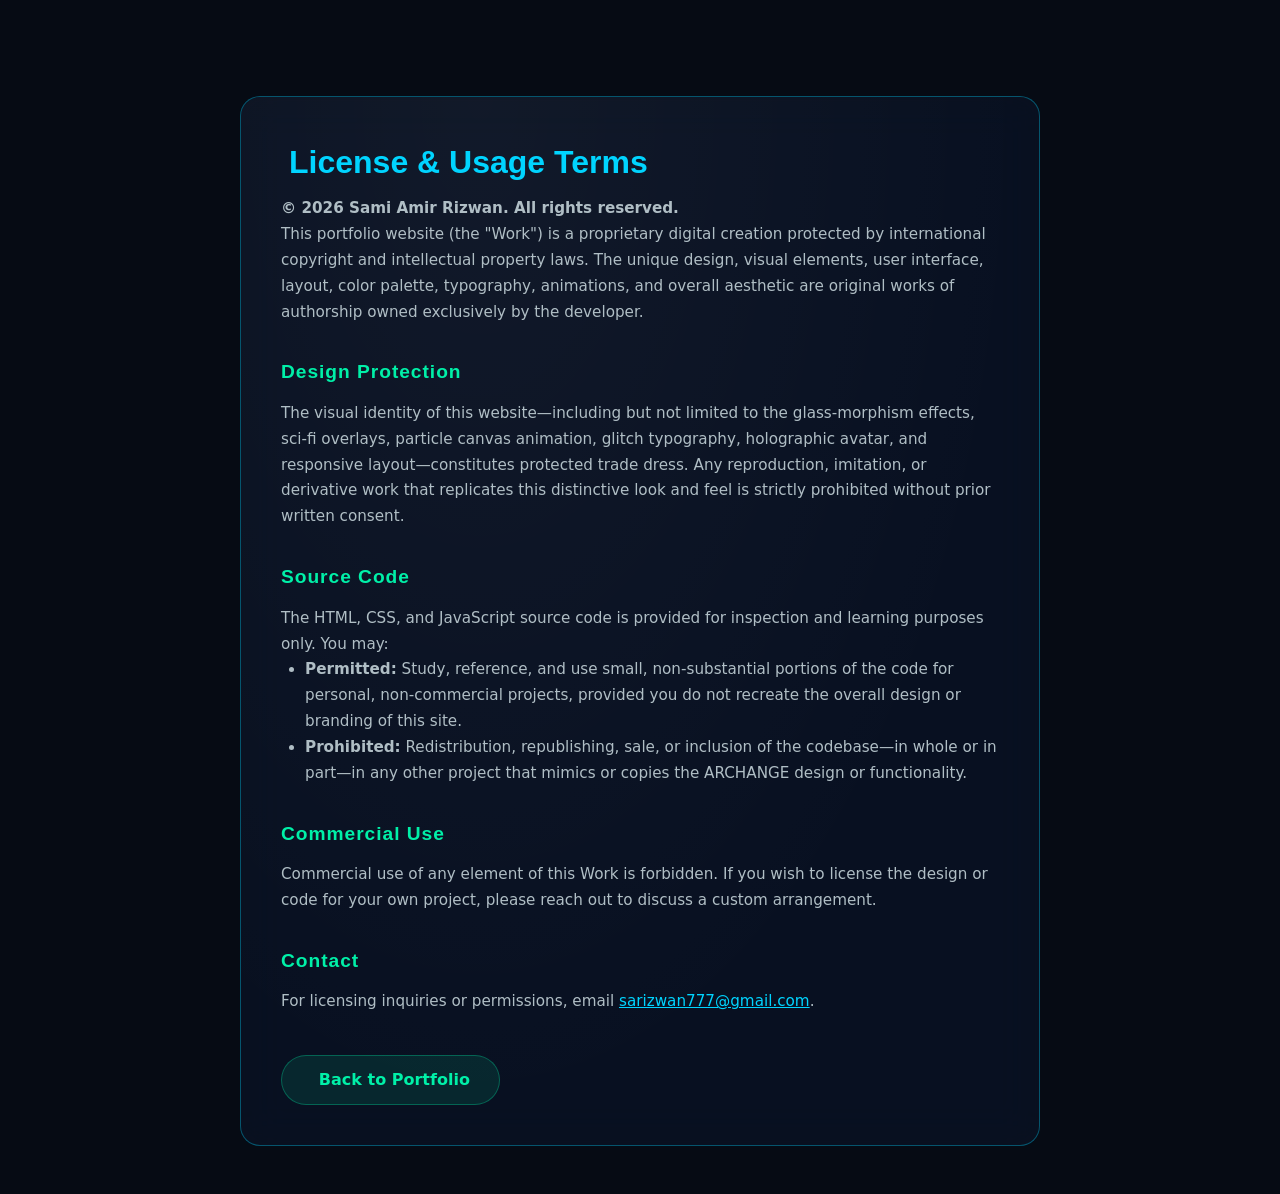
==== license.html @ 2526efa5 "Archange portfolio website update 12-May-2026" ====
<!DOCTYPE html>
<html lang="en" data-theme="dark">
<head>
    <meta charset="UTF-8">
    <meta name="viewport" content="width=device-width, initial-scale=1.0">
    <title>License & Usage | ARCHANGE Portfolio</title>
    <link rel="stylesheet" href="css/style.css">
    <style>
        .legal-container {
            max-width: 800px;
            margin: 6rem auto 3rem;
            padding: 2.5rem;
        }
        .legal-container h2 {
            font-family: var(--font-display);
            color: var(--accent-cyan);
            font-size: 2rem;
            margin-bottom: 0.5rem;
        }
        .legal-container h3 {
            color: var(--accent-teal);
            font-family: var(--font-display);
            font-size: 1.2rem;
            margin-top: 2rem;
            margin-bottom: 0.8rem;
            letter-spacing: 0.05em;
        }
        .legal-container p, .legal-container li {
            color: var(--text-secondary);
            line-height: 1.7;
            font-size: 0.95rem;
        }
        .legal-container ul {
            padding-left: 1.5rem;
            margin-bottom: 1.5rem;
        }
        .back-btn {
            display: inline-flex;
            align-items: center;
            gap: 0.5rem;
            margin-top: 2.5rem;
            padding: 0.7rem 1.8rem;
            border-radius: 50px;
            background: rgba(0, 240, 168, 0.1);
            border: 1px solid rgba(0, 240, 168, 0.3);
            color: var(--accent-teal);
            text-decoration: none;
            font-weight: 600;
            transition: all var(--transition-smooth);
        }
        .back-btn:hover {
            background: rgba(0, 240, 168, 0.2);
            box-shadow: var(--glow-teal);
            transform: translateY(-2px);
            border-color: var(--accent-teal);
        }
    </style>
</head>
<body>
    <div class="glass-card glow-cyan legal-container">
        <h2><i class="fas fa-lock" style="margin-right:0.5rem;"></i> License & Usage Terms</h2>

        <p><strong>© 2026 Sami Amir Rizwan. All rights reserved.</strong></p>
        <p>
            This portfolio website (the "Work") is a proprietary digital creation protected by international
            copyright and intellectual property laws. The unique design, visual elements, user interface,
            layout, color palette, typography, animations, and overall aesthetic are original works of
            authorship owned exclusively by the developer.
        </p>

        <h3>Design Protection</h3>
        <p>
            The visual identity of this website—including but not limited to the glass‑morphism effects,
            sci‑fi overlays, particle canvas animation, glitch typography, holographic avatar, and
            responsive layout—constitutes protected trade dress. Any reproduction, imitation, or
            derivative work that replicates this distinctive look and feel is strictly prohibited without
            prior written consent.
        </p>

        <h3>Source Code</h3>
        <p>
            The HTML, CSS, and JavaScript source code is provided for inspection and learning purposes
            only. You may:
        </p>
        <ul>
            <li><strong>Permitted:</strong> Study, reference, and use small, non‑substantial portions of the code for personal, non‑commercial projects, provided you do not recreate the overall design or branding of this site.</li>
            <li><strong>Prohibited:</strong> Redistribution, republishing, sale, or inclusion of the codebase—in whole or in part—in any other project that mimics or copies the ARCHANGE design or functionality.</li>
        </ul>

        <h3>Commercial Use</h3>
        <p>
            Commercial use of any element of this Work is forbidden. If you wish to license the design
            or code for your own project, please reach out to discuss a custom arrangement.
        </p>

        <h3>Contact</h3>
        <p>
            For licensing inquiries or permissions, email
            <a href="mailto:sarizwan777@gmail.com" style="color:var(--accent-cyan);">sarizwan777@gmail.com</a>.
        </p>

        <a href="index.html" class="back-btn"><i class="fas fa-arrow-left"></i> Back to Portfolio</a>
    </div>
</body>
</html>
---- css/style.css ----
:root {
    --bg-deep: #060b14;
    --bg-space: #0a0e1a;
    --bg-card: rgba(14, 22, 40, 0.55);
    --glass-bg: rgba(12, 20, 38, 0.5);
    --glass-border: rgba(0, 200, 240, 0.25);
    --glass-border-strong: rgba(0, 220, 255, 0.5);
    --glass-highlight: rgba(255, 255, 255, 0.04);
    --accent-cyan: #00d4ff;
    --accent-teal: #00f0a8;
    --accent-gold: #ffb740;
    --accent-purple: #8b5cf6;
    --accent-rose: #f43f5e;
    --text-primary: #e2e8f0;
    --text-secondary: #b0bec5;
    --text-muted: #78909c;
    --glow-cyan: 0 0 30px rgba(0, 212, 255, 0.4), 0 0 60px rgba(0, 212, 255, 0.15);
    --glow-teal: 0 0 25px rgba(0, 240, 168, 0.35), 0 0 50px rgba(0, 240, 168, 0.12);
    --font-mono: 'JetBrains Mono', 'Fira Code', 'Courier New', monospace;
    --font-sans: 'Inter', 'Segoe UI', system-ui, -apple-system, sans-serif;
    --font-display: 'Orbitron', 'Rajdhani', 'Segoe UI', sans-serif;
    --transition-fast: 0.2s cubic-bezier(0.4, 0, 0.2, 1);
    --transition-smooth: 0.4s cubic-bezier(0.4, 0, 0.2, 1);
    --transition-glitch: 0.15s cubic-bezier(0.25, 0.46, 0.45, 0.94);
    --z-canvas: 0;
    --z-overlay: 1;
    --z-content: 10;
    --z-nav: 100;
    --z-modal: 200;
    --z-loader: 999;
}

*,
*::before,
*::after {
    margin: 0;
    padding: 0;
    box-sizing: border-box;
}

html {
    scroll-behavior: smooth;
    font-size: 16px;
    -webkit-font-smoothing: antialiased;
    -moz-osx-font-smoothing: grayscale;
}

body {
    background: var(--bg-deep);
    color: var(--text-primary);
    font-family: var(--font-sans);
    overflow-x: hidden;
    line-height: 1.6;
    cursor: default;
    min-height: 100vh;
    position: relative;
}

#particle-canvas {
    position: fixed;
    top: 0;
    left: 0;
    width: 100vw;
    height: 100vh;
    z-index: var(--z-canvas);
    pointer-events: none;
}

.scanlines-overlay {
    position: fixed;
    top: 0;
    left: 0;
    width: 100vw;
    height: 100vh;
    z-index: var(--z-overlay);
    pointer-events: none;
    background: repeating-linear-gradient(0deg, transparent, transparent 2px, rgba(0, 0, 0, 0.03) 2px, rgba(0, 0, 0, 0.03) 4px);
    opacity: 0.5;
}
.scanlines-overlay::after {
    content: '';
    position: absolute;
    top: 0;
    left: 0;
    width: 100%;
    height: 100%;
    background: radial-gradient(ellipse at center, transparent 55%, rgba(6, 11, 20, 0.65) 100%);
    pointer-events: none;
}

.grid-overlay {
    position: fixed;
    top: 0;
    left: 0;
    width: 100vw;
    height: 100vh;
    z-index: var(--z-overlay);
    pointer-events: none;
    opacity: 0.06;
    background-image:
        linear-gradient(rgba(0, 200, 240, 0.5) 1px, transparent 1px),
        linear-gradient(90deg, rgba(0, 200, 240, 0.5) 1px, transparent 1px);
    background-size: 50px 50px;
    animation: gridDrift 20s linear infinite;
}
@keyframes gridDrift {
    0% { background-position: 0 0; }
    100% { background-position: 50px 50px; }
}

.main-content {
    position: relative;
    z-index: var(--z-content);
    max-width: 1200px;
    margin: 0 auto;
    padding: 0 1.5rem;
}

/* Navigation */
.nav-bar {
    position: fixed;
    top: 1rem;
    left: 50%;
    transform: translateX(-50%);
    z-index: var(--z-nav);
    background: var(--glass-bg);
    backdrop-filter: blur(24px) saturate(180%);
    -webkit-backdrop-filter: blur(24px) saturate(180%);
    border: 1px solid var(--glass-border);
    border-radius: 50px;
    padding: 0.6rem 1.8rem;
    display: flex;
    align-items: center;
    gap: 1.8rem;
    transition: all var(--transition-smooth);
    box-shadow: 0 8px 32px rgba(0, 0, 0, 0.4), var(--glow-cyan);
}
.nav-bar:hover {
    border-color: var(--glass-border-strong);
    box-shadow: 0 12px 40px rgba(0, 0, 0, 0.5), 0 0 40px rgba(0, 212, 255, 0.3);
}
.nav-logo {
    font-family: var(--font-display);
    font-weight: 700;
    font-size: 1.1rem;
    letter-spacing: 0.15em;
    color: var(--accent-cyan);
    text-transform: uppercase;
    white-space: nowrap;
    text-shadow: 0 0 15px rgba(0, 212, 255, 0.6);
    display: flex;
    align-items: center;
    gap: 0.5rem;
}
.nav-logo svg {
    stroke: currentColor;
    flex-shrink: 0;
}
.nav-links {
    display: flex;
    gap: 1.4rem;
    list-style: none;
    align-items: center;
}
.nav-links a {
    color: var(--text-secondary);
    text-decoration: none;
    font-size: 0.85rem;
    font-weight: 500;
    letter-spacing: 0.04em;
    transition: color var(--transition-fast);
    position: relative;
    white-space: nowrap;
}
.nav-links a::after {
    content: '';
    position: absolute;
    bottom: -4px;
    left: 0;
    width: 0;
    height: 1.5px;
    background: var(--accent-cyan);
    transition: width var(--transition-smooth);
    box-shadow: 0 0 10px var(--accent-cyan);
}
.nav-links a:hover {
    color: #fff;
}
.nav-links a:hover::after {
    width: 100%;
}
.nav-cta {
    background: rgba(0, 212, 255, 0.12);
    border: 1px solid rgba(0, 212, 255, 0.4);
    padding: 0.45rem 1.2rem;
    border-radius: 50px;
    color: var(--accent-cyan) !important;
    font-weight: 600 !important;
    transition: all var(--transition-smooth) !important;
}
.nav-cta:hover {
    background: rgba(0, 212, 255, 0.22) !important;
    box-shadow: var(--glow-cyan);
    color: #fff !important;
}
.nav-cta::after {
    display: none !important;
}
.mobile-menu-btn {
    display: none;
    background: none;
    border: none;
    cursor: pointer;
    padding: 0.3rem;
    flex-direction: column;
    gap: 5px;
    z-index: 10;
}
.mobile-menu-btn span {
    display: block;
    width: 24px;
    height: 2px;
    background: var(--accent-cyan);
    border-radius: 2px;
    transition: all var(--transition-smooth);
}
.mobile-menu-btn.active span:nth-child(1) { transform: rotate(45deg) translate(5px, 5px); }
.mobile-menu-btn.active span:nth-child(2) { opacity: 0; }
.mobile-menu-btn.active span:nth-child(3) { transform: rotate(-45deg) translate(5px, -5px); }

/* Hero */
.hero-section {
    min-height: 100vh;
    display: flex;
    flex-direction: column;
    justify-content: center;
    align-items: center;
    text-align: center;
    padding: 6rem 1rem 3rem;
    position: relative;
}
.hero-badge {
    display: inline-flex;
    align-items: center;
    padding: 0.4rem 1.2rem;
    border: 1px solid rgba(0, 240, 168, 0.35);
    border-radius: 50px;
    font-family: var(--font-mono);
    font-size: 0.75rem;
    letter-spacing: 0.2em;
    color: var(--accent-teal);
    background: rgba(0, 240, 168, 0.06);
    margin-bottom: 1.5rem;
    animation: pulseBadge 3s ease-in-out infinite;
    text-transform: uppercase;
}
@keyframes pulseBadge {
    0%, 100% { box-shadow: 0 0 8px rgba(0, 240, 168, 0.2); }
    50% { box-shadow: 0 0 25px rgba(0, 240, 168, 0.45); }
}
.hero-title {
    font-family: var(--font-display);
    font-size: clamp(2.8rem, 7vw, 6rem);
    font-weight: 800;
    letter-spacing: 0.04em;
    line-height: 1.05;
    margin-bottom: 0.8rem;
    position: relative;
}
.hero-title .glitch-text {
    display: inline-block;
    position: relative;
    color: #fff;
    text-shadow: 0 0 40px rgba(0, 212, 255, 0.7), 0 0 80px rgba(0, 212, 255, 0.3);
}
.hero-title .glitch-text::before,
.hero-title .glitch-text::after {
    content: attr(data-text);
    position: absolute;
    top: 0;
    left: 0;
    width: 100%;
    height: 100%;
}
.hero-title .glitch-text::before {
    color: var(--accent-rose);
    animation: glitchShift 2.5s infinite;
    clip-path: polygon(0 0, 100% 0, 100% 35%, 0 35%);
    opacity: 0.7;
    z-index: -1;
}
.hero-title .glitch-text::after {
    color: var(--accent-cyan);
    animation: glitchShift 2.5s infinite reverse;
    clip-path: polygon(0 65%, 100% 65%, 100% 100%, 0 100%);
    opacity: 0.7;
    z-index: -1;
}
@keyframes glitchShift {
    0%, 100% { transform: translate(0); }
    20% { transform: translate(-3px, 2px); }
    40% { transform: translate(3px, -1px); }
    60% { transform: translate(-2px, -2px); }
    80% { transform: translate(2px, 3px); }
}
.hero-subtitle {
    font-family: var(--font-mono);
    font-size: clamp(1rem, 2.5vw, 1.3rem);
    color: var(--text-secondary);
    letter-spacing: 0.08em;
    margin-bottom: 0.5rem;
}
.typewriter-container { display: inline-block; min-height: 1.5em; }
.typewriter-cursor {
    display: inline-block;
    width: 2px;
    height: 1.1em;
    background: var(--accent-cyan);
    margin-left: 2px;
    animation: blink 0.8s step-end infinite;
    vertical-align: text-bottom;
    box-shadow: 0 0 8px var(--accent-cyan);
}
@keyframes blink { 50% { opacity: 0; } }
.hero-description {
    max-width: 620px;
    color: var(--text-muted);
    font-size: 1rem;
    margin: 1.5rem auto 2rem;
    line-height: 1.7;
}
.hero-buttons {
    display: flex;
    gap: 1rem;
    flex-wrap: wrap;
    justify-content: center;
}
.btn {
    padding: 0.7rem 1.8rem;
    border-radius: 50px;
    font-weight: 600;
    font-size: 0.9rem;
    letter-spacing: 0.04em;
    cursor: pointer;
    transition: all var(--transition-smooth);
    text-decoration: none;
    display: inline-flex;
    align-items: center;
    gap: 0.5rem;
    position: relative;
    font-family: var(--font-sans);
}
.btn-primary {
    background: rgba(0, 212, 255, 0.15);
    border: 1.5px solid rgba(0, 212, 255, 0.5);
    color: #fff;
    box-shadow: 0 0 20px rgba(0, 212, 255, 0.2);
}
.btn-primary:hover {
    background: rgba(0, 212, 255, 0.28);
    box-shadow: var(--glow-cyan);
    transform: translateY(-2px);
    border-color: var(--accent-cyan);
}
.btn-secondary {
    background: transparent;
    border: 1.5px solid rgba(255, 255, 255, 0.25);
    color: var(--text-primary);
}
.btn-secondary:hover {
    border-color: rgba(255, 255, 255, 0.6);
    background: rgba(255, 255, 255, 0.05);
    transform: translateY(-2px);
}

/* Avatar Hologram */
.avatar-hologram {
    width: 130px;
    height: 130px;
    border-radius: 50%;
    margin: 0 auto 2rem;
    position: relative;
    background: radial-gradient(circle at 30% 30%, rgba(0, 212, 255, 0.2), rgba(0, 240, 168, 0.08));
    border: 2px solid rgba(0, 212, 255, 0.5);
    box-shadow: 0 0 40px rgba(0, 212, 255, 0.3), 0 0 80px rgba(0, 200, 240, 0.1), inset 0 0 30px rgba(0, 200, 240, 0.1);
    animation: hologramFloat 4s ease-in-out infinite;
    overflow: hidden;
    display: flex;
    align-items: center;
    justify-content: center;
}
.avatar-hologram img {
    width: 86%;
    height: 86%;
    border-radius: 50%;
    object-fit: cover;
    z-index: 1;
    border: 2px solid rgba(255, 255, 255, 0.15);
}
.avatar-hologram::after {
    content: '';
    position: absolute;
    top: -50%;
    left: -50%;
    width: 200%;
    height: 200%;
    background: conic-gradient(from 0deg, transparent, rgba(0, 212, 255, 0.12), transparent, rgba(0, 240, 168, 0.08), transparent);
    animation: hologramSpin 8s linear infinite;
    z-index: 0;
    border-radius: 50%;
}
@keyframes hologramFloat {
    0%, 100% { transform: translateY(0); }
    50% { transform: translateY(-12px); }
}
@keyframes hologramSpin {
    from { transform: rotate(0deg); }
    to { transform: rotate(360deg); }
}

/* Sections */
.section { padding: 5rem 0; position: relative; }
.section-header { text-align: center; margin-bottom: 3.5rem; }
.section-tag {
    font-family: var(--font-mono);
    font-size: 0.7rem;
    letter-spacing: 0.25em;
    color: var(--accent-teal);
    text-transform: uppercase;
    display: block;
    margin-bottom: 0.6rem;
}
.section-title {
    font-family: var(--font-display);
    font-size: clamp(1.8rem, 4vw, 2.6rem);
    font-weight: 700;
    letter-spacing: 0.03em;
    color: #fff;
    position: relative;
    display: inline-block;
}
.section-title::after {
    content: '';
    position: absolute;
    bottom: -8px;
    left: 50%;
    transform: translateX(-50%);
    width: 50px;
    height: 3px;
    background: var(--accent-cyan);
    border-radius: 2px;
    box-shadow: 0 0 15px var(--accent-cyan);
}

/* Glass Cards */
.glass-card {
    background: var(--bg-card);
    backdrop-filter: blur(20px) saturate(160%);
    -webkit-backdrop-filter: blur(20px) saturate(160%);
    border: 1px solid var(--glass-border);
    border-radius: 20px;
    padding: 2rem;
    transition: all var(--transition-smooth);
    position: relative;
    overflow: hidden;
}
.glass-card::before {
    content: '';
    position: absolute;
    top: 0;
    left: 0;
    width: 100%;
    height: 100%;
    background: radial-gradient(ellipse at 30% 0%, var(--glass-highlight), transparent 70%);
    pointer-events: none;
    z-index: 0;
    border-radius: 20px;
}
.glass-card > * { position: relative; z-index: 1; }
.glass-card:hover {
    border-color: var(--glass-border-strong);
    transform: translateY(-4px);
    box-shadow: 0 20px 50px rgba(0, 0, 0, 0.5), 0 0 30px rgba(0, 212, 255, 0.15);
}
.glass-card.glow-cyan { border-color: rgba(0, 212, 255, 0.35); }
.glass-card.glow-cyan:hover { box-shadow: 0 20px 50px rgba(0, 0, 0, 0.5), var(--glow-cyan); }
.glass-card.glow-teal { border-color: rgba(0, 240, 168, 0.3); }
.glass-card.glow-teal:hover { box-shadow: 0 20px 50px rgba(0, 0, 0, 0.5), var(--glow-teal); }

.project-card {
    background: var(--bg-card);
    backdrop-filter: blur(18px) saturate(150%);
    -webkit-backdrop-filter: blur(18px) saturate(150%);
    border: 1px solid var(--glass-border);
    border-radius: 18px;
    padding: 1.8rem;
    transition: all var(--transition-smooth);
    position: relative;
    overflow: hidden;
}
.project-card::after {
    content: '';
    position: absolute;
    inset: 0;
    border-radius: 18px;
    border: 1px solid transparent;
    transition: all var(--transition-smooth);
    pointer-events: none;
    z-index: 2;
}
.project-card:hover::after {
    border-color: rgba(0, 212, 255, 0.6);
    box-shadow: inset 0 0 40px rgba(0, 212, 255, 0.05);
}
.project-card:hover {
    transform: translateY(-6px);
    box-shadow: 0 24px 50px rgba(0, 0, 0, 0.5), 0 0 35px rgba(0, 212, 255, 0.18);
}
.project-icon { font-size: 2rem; margin-bottom: 1rem; display: block; color: var(--accent-cyan); }
.project-title { font-weight: 700; font-size: 1.1rem; color: #fff; margin-bottom: 0.5rem; }
.project-tech { font-family: var(--font-mono); font-size: 0.7rem; color: var(--accent-teal); letter-spacing: 0.05em; margin-bottom: 0.8rem; }
.project-desc { font-size: 0.85rem; color: var(--text-muted); line-height: 1.55; }

/* Skill Tags */
.skill-tag {
    display: inline-block;
    padding: 0.35rem 0.9rem;
    border-radius: 50px;
    font-size: 0.78rem;
    font-family: var(--font-mono);
    letter-spacing: 0.03em;
    background: rgba(0, 212, 255, 0.08);
    border: 1px solid rgba(0, 212, 255, 0.3);
    color: var(--accent-cyan);
    margin: 0.25rem;
    transition: all var(--transition-fast);
}
.skill-tag:hover { background: rgba(0, 212, 255, 0.18); border-color: var(--accent-cyan); box-shadow: 0 0 12px rgba(0, 212, 255, 0.3); }
.skill-tag.teal { background: rgba(0, 240, 168, 0.07); border-color: rgba(0, 240, 168, 0.3); color: var(--accent-teal); }
.skill-tag.teal:hover { box-shadow: 0 0 12px rgba(0, 240, 168, 0.3); border-color: var(--accent-teal); }
.skill-tag.gold { background: rgba(255, 183, 64, 0.07); border-color: rgba(255, 183, 64, 0.3); color: var(--accent-gold); }

/* Timeline */
.timeline { position: relative; padding-left: 2rem; border-left: 2px solid rgba(0, 212, 255, 0.3); }
.timeline-item { margin-bottom: 2rem; position: relative; }
.timeline-item::before {
    content: '';
    position: absolute;
    left: -2.45rem;
    top: 0.4rem;
    width: 12px;
    height: 12px;
    border-radius: 50%;
    background: var(--accent-cyan);
    box-shadow: 0 0 15px var(--accent-cyan);
    border: 2px solid var(--bg-deep);
}
.timeline-date { font-family: var(--font-mono); font-size: 0.75rem; color: var(--accent-teal); letter-spacing: 0.06em; margin-bottom: 0.3rem; }
.timeline-role { font-weight: 700; font-size: 1.05rem; color: #fff; margin-bottom: 0.2rem; }
.timeline-company { font-size: 0.9rem; color: var(--text-secondary); margin-bottom: 0.5rem; }
.timeline-desc { font-size: 0.88rem; color: var(--text-muted); line-height: 1.6; }

/* Stat Cards */
.stat-card { text-align: center; padding: 1.5rem; }
.stat-number {
    font-family: var(--font-display);
    font-size: 2.5rem;
    font-weight: 800;
    background: linear-gradient(135deg, var(--accent-cyan), var(--accent-teal));
    -webkit-background-clip: text;
    background-clip: text;
    -webkit-text-fill-color: transparent;
    display: block;
    line-height: 1;
    margin-bottom: 0.4rem;
}
.stat-label { font-size: 0.8rem; color: var(--text-muted); letter-spacing: 0.06em; text-transform: uppercase; }

/* Contact Links */
.contact-links { display: flex; flex-wrap: wrap; gap: 0.8rem; justify-content: center; margin-top: 1.5rem; }
.contact-link {
    display: flex;
    align-items: center;
    gap: 0.5rem;
    padding: 0.6rem 1.3rem;
    border-radius: 50px;
    text-decoration: none;
    font-size: 0.85rem;
    font-weight: 500;
    transition: all var(--transition-smooth);
    background: var(--glass-bg);
    backdrop-filter: blur(15px);
    -webkit-backdrop-filter: blur(15px);
    border: 1px solid var(--glass-border);
    color: var(--text-primary);
}
.contact-link:hover { border-color: var(--accent-cyan); box-shadow: var(--glow-cyan); transform: translateY(-2px); color: #fff; }
.contact-icon { font-size: 1.2rem; }

/* AI Terminal */
.ai-terminal-toggle {
    position: fixed;
    bottom: 1.5rem;
    right: 1.5rem;
    z-index: var(--z-modal);
    width: 55px;
    height: 55px;
    border-radius: 50%;
    background: var(--glass-bg);
    backdrop-filter: blur(20px);
    -webkit-backdrop-filter: blur(20px);
    border: 1.5px solid var(--glass-border-strong);
    cursor: pointer;
    display: flex;
    align-items: center;
    justify-content: center;
    font-size: 1.5rem;
    transition: all var(--transition-smooth);
    box-shadow: 0 8px 25px rgba(0, 0, 0, 0.5), var(--glow-cyan);
    animation: terminalPulse 3s ease-in-out infinite;
    color: var(--accent-cyan);
}
@keyframes terminalPulse {
    0%, 100% { box-shadow: 0 8px 25px rgba(0, 0, 0, 0.5), 0 0 20px rgba(0, 212, 255, 0.35); }
    50% { box-shadow: 0 8px 35px rgba(0, 0, 0, 0.6), 0 0 40px rgba(0, 212, 255, 0.55); }
}
.ai-terminal-toggle:hover { transform: scale(1.08); box-shadow: 0 12px 35px rgba(0, 0, 0, 0.6), 0 0 55px rgba(0, 212, 255, 0.5); }
.ai-terminal-panel {
    position: fixed;
    bottom: 5.5rem;
    right: 1.5rem;
    z-index: var(--z-modal);
    width: 380px;
    max-width: 90vw;
    height: 450px;
    max-height: 60vh;
    background: rgba(8, 14, 26, 0.9);
    backdrop-filter: blur(30px) saturate(200%);
    -webkit-backdrop-filter: blur(30px) saturate(200%);
    border: 1px solid var(--glass-border-strong);
    border-radius: 16px;
    display: flex;
    flex-direction: column;
    overflow: hidden;
    box-shadow: 0 20px 60px rgba(0, 0, 0, 0.7), var(--glow-cyan);
    transform-origin: bottom right;
    transition: all var(--transition-smooth);
    opacity: 0;
    transform: scale(0.85) translateY(20px);
    pointer-events: none;
}
.ai-terminal-panel.open {
    opacity: 1;
    transform: scale(1) translateY(0);
    pointer-events: all;
}
.terminal-header {
    padding: 0.8rem 1.2rem;
    border-bottom: 1px solid rgba(255, 255, 255, 0.08);
    font-family: var(--font-mono);
    font-size: 0.75rem;
    letter-spacing: 0.08em;
    color: var(--accent-teal);
    display: flex;
    align-items: center;
    gap: 0.5rem;
}
.terminal-dot { width: 8px; height: 8px; border-radius: 50%; display: inline-block; }
.terminal-dot.red { background: #f43f5e; }
.terminal-dot.yellow { background: #ffb740; }
.terminal-dot.green { background: #00f0a8; }
.terminal-messages {
    flex: 1;
    overflow-y: auto;
    padding: 1rem;
    font-family: var(--font-mono);
    font-size: 0.8rem;
    line-height: 1.5;
    display: flex;
    flex-direction: column;
    gap: 0.7rem;
}
.terminal-msg {
    max-width: 85%;
    padding: 0.6rem 1rem;
    border-radius: 12px;
    animation: msgIn 0.3s ease-out;
}
@keyframes msgIn {
    from { opacity: 0; transform: translateY(8px); }
    to { opacity: 1; transform: translateY(0); }
}
.terminal-msg.ai { background: rgba(0, 212, 255, 0.1); border: 1px solid rgba(0, 212, 255, 0.25); align-self: flex-start; color: #c8d6e5; }
.terminal-msg.user { background: rgba(0, 240, 168, 0.08); border: 1px solid rgba(0, 240, 168, 0.2); align-self: flex-end; color: #d4f5e9; }
.terminal-input-row { display: flex; border-top: 1px solid rgba(255, 255, 255, 0.08); padding: 0.6rem; gap: 0.5rem; }
.terminal-input-row input {
    flex: 1;
    background: rgba(255, 255, 255, 0.04);
    border: 1px solid rgba(255, 255, 255, 0.12);
    border-radius: 8px;
    padding: 0.55rem 0.9rem;
    color: #fff;
    font-family: var(--font-mono);
    font-size: 0.78rem;
    outline: none;
}
.terminal-input-row input:focus { border-color: var(--accent-cyan); box-shadow: 0 0 8px rgba(0, 212, 255, 0.2); }
.terminal-input-row button {
    background: rgba(0, 212, 255, 0.18);
    border: 1px solid rgba(0, 212, 255, 0.4);
    color: var(--accent-cyan);
    padding: 0.5rem 1rem;
    border-radius: 8px;
    cursor: pointer;
    font-family: var(--font-mono);
    font-size: 0.75rem;
    letter-spacing: 0.04em;
}
.terminal-input-row button:hover { background: rgba(0, 212, 255, 0.3); box-shadow: 0 0 12px rgba(0, 212, 255, 0.3); }

/* Footer */
.footer { text-align: center; padding: 2.5rem 1rem; border-top: 1px solid rgba(255, 255, 255, 0.05); font-size: 0.78rem; color: var(--text-muted); letter-spacing: 0.04em; }
.footer span { color: var(--accent-cyan); }
.footer a:hover {
    color: var(--accent-teal);
    text-decoration: underline;
}

/* Grids */
.grid-2 { display: grid; grid-template-columns: repeat(2, 1fr); gap: 1.5rem; }
.grid-3 { display: grid; grid-template-columns: repeat(3, 1fr); gap: 1.5rem; }
.grid-4 { display: grid; grid-template-columns: repeat(4, 1fr); gap: 1.2rem; }

/* Responsive */
@media (max-width: 1024px) {
    .grid-3 { grid-template-columns: repeat(2, 1fr); }
    .grid-4 { grid-template-columns: repeat(2, 1fr); }
}
@media (max-width: 768px) {
    html { font-size: 15px; }
    .nav-bar { padding: 0.5rem 1.2rem; gap: 0.8rem; border-radius: 40px; }
    .nav-links {
        display: none;
        position: absolute;
        top: calc(100% + 0.8rem);
        left: 50%;
        transform: translateX(-50%);
        flex-direction: column;
        background: rgba(10, 16, 28, 0.95);
        backdrop-filter: blur(25px);
        -webkit-backdrop-filter: blur(25px);
        border: 1px solid var(--glass-border-strong);
        border-radius: 16px;
        padding: 1rem 1.5rem;
        gap: 0.8rem;
        min-width: 180px;
        box-shadow: 0 16px 40px rgba(0, 0, 0, 0.6);
    }
    .nav-links.show { display: flex; }
    .mobile-menu-btn { display: flex; }
    .grid-2, .grid-3, .grid-4 { grid-template-columns: 1fr; }
    .hero-title { font-size: 2.2rem; }
    .section { padding: 3rem 0; }
    .timeline { padding-left: 1.5rem; }
    .timeline-item::before { left: -1.95rem; width: 10px; height: 10px; }
    .ai-terminal-panel { width: calc(100vw - 2rem); right: 1rem; bottom: 5rem; height: 380px; border-radius: 14px; }
    .ai-terminal-toggle { width: 48px; height: 48px; bottom: 1rem; right: 1rem; }
    .avatar-hologram { width: 100px; height: 100px; }
}
@media (max-width: 480px) {
    html { font-size: 14px; }
    .hero-section { padding: 5rem 0.8rem 2rem; min-height: auto; }
    .hero-title { font-size: 1.8rem; }
    .hero-buttons { flex-direction: column; align-items: center; }
    .btn { width: 100%; justify-content: center; padding: 0.6rem 1.4rem; font-size: 0.85rem; }
    .nav-bar { top: 0.5rem; padding: 0.45rem 1rem; border-radius: 35px; }
    .nav-logo { font-size: 0.9rem; }
    .section-title { font-size: 1.5rem; }
    .glass-card { padding: 1.3rem; border-radius: 14px; }
    .stat-number { font-size: 1.8rem; }
}
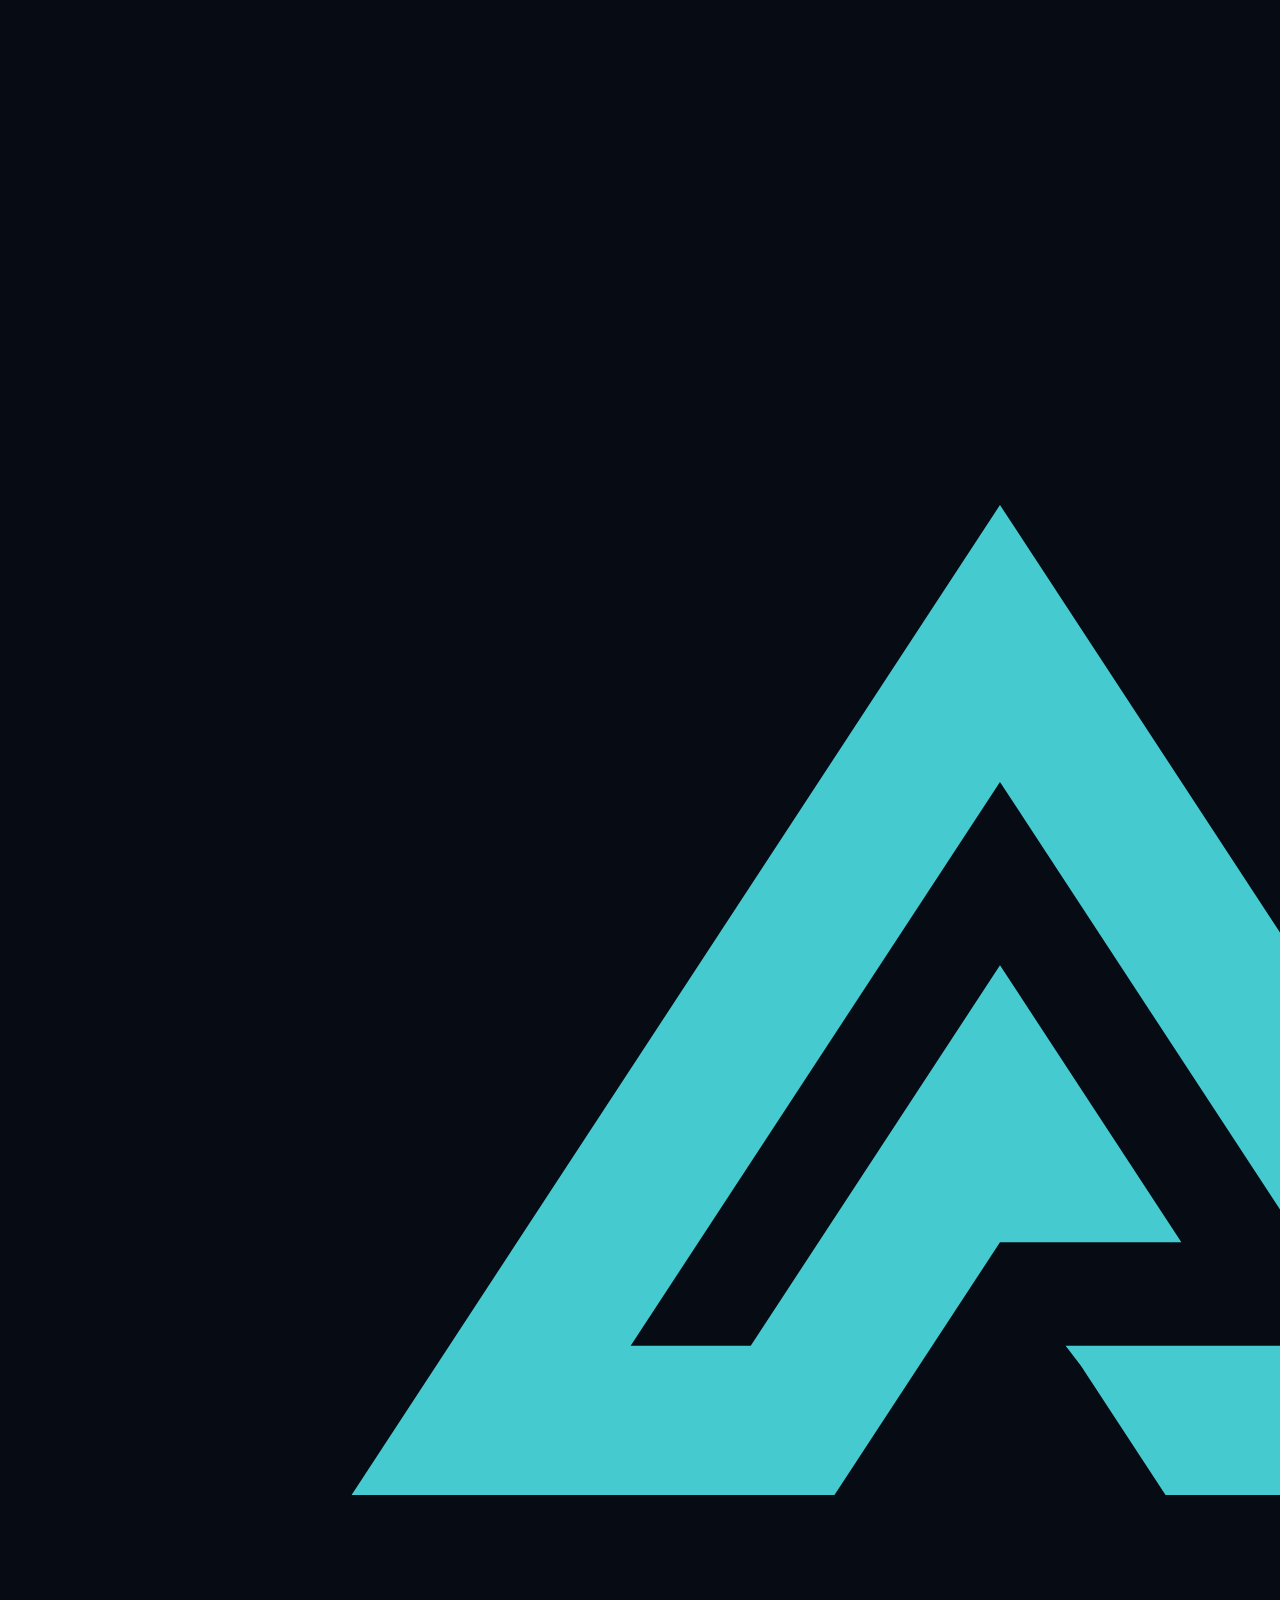
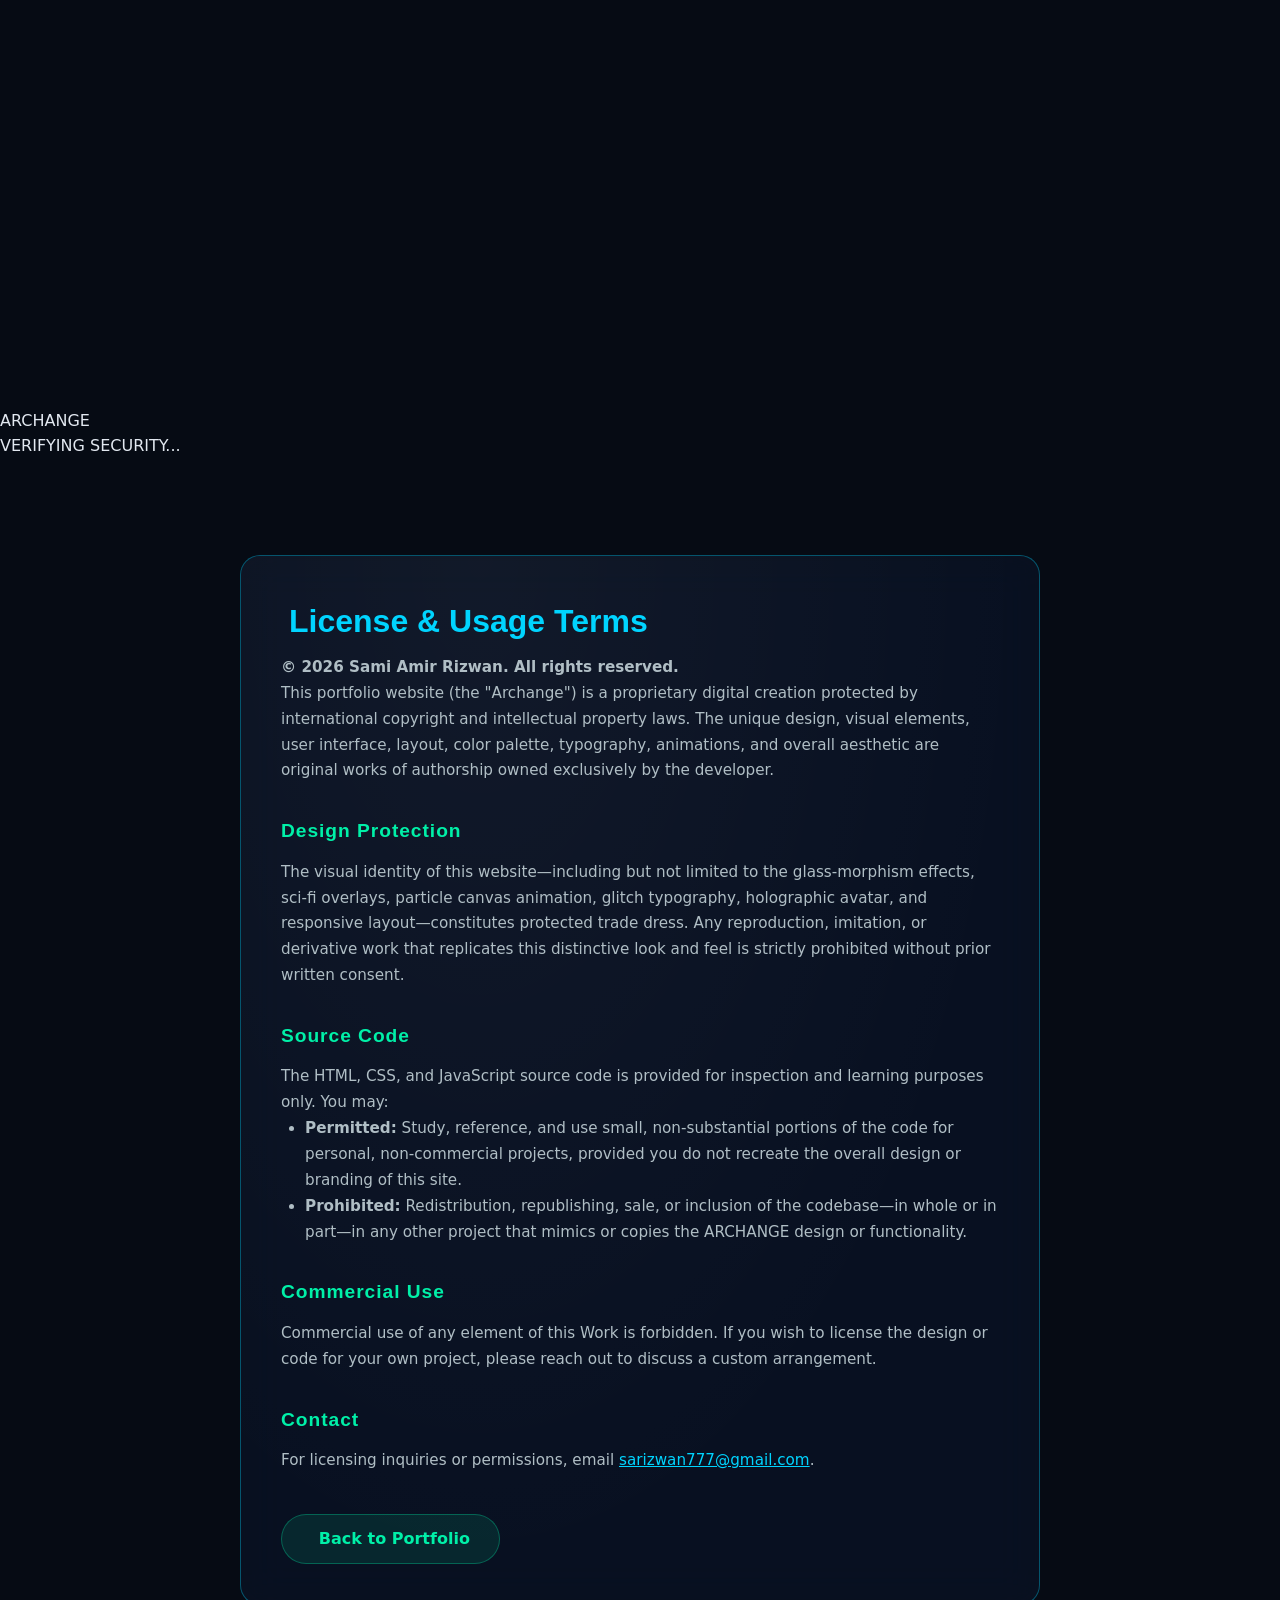
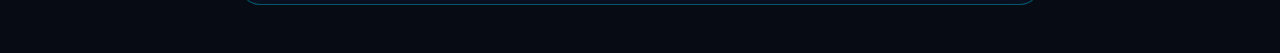
==== commit 9df5d472: "Updating the 4 files and imported 2 img files I updated the changes of the following 4 files: "index" ====
--- a/license.html
+++ b/license.html
@@ -1,105 +1,139 @@
-<!DOCTYPE html>
-<html lang="en" data-theme="dark">
-<head>
-    <meta charset="UTF-8">
-    <meta name="viewport" content="width=device-width, initial-scale=1.0">
-    <title>License & Usage | ARCHANGE Portfolio</title>
-    <link rel="stylesheet" href="css/style.css">
-    <style>
-        .legal-container {
-            max-width: 800px;
-            margin: 6rem auto 3rem;
-            padding: 2.5rem;
-        }
-        .legal-container h2 {
-            font-family: var(--font-display);
-            color: var(--accent-cyan);
-            font-size: 2rem;
-            margin-bottom: 0.5rem;
-        }
-        .legal-container h3 {
-            color: var(--accent-teal);
-            font-family: var(--font-display);
-            font-size: 1.2rem;
-            margin-top: 2rem;
-            margin-bottom: 0.8rem;
-            letter-spacing: 0.05em;
-        }
-        .legal-container p, .legal-container li {
-            color: var(--text-secondary);
-            line-height: 1.7;
-            font-size: 0.95rem;
-        }
-        .legal-container ul {
-            padding-left: 1.5rem;
-            margin-bottom: 1.5rem;
-        }
-        .back-btn {
-            display: inline-flex;
-            align-items: center;
-            gap: 0.5rem;
-            margin-top: 2.5rem;
-            padding: 0.7rem 1.8rem;
-            border-radius: 50px;
-            background: rgba(0, 240, 168, 0.1);
-            border: 1px solid rgba(0, 240, 168, 0.3);
-            color: var(--accent-teal);
-            text-decoration: none;
-            font-weight: 600;
-            transition: all var(--transition-smooth);
-        }
-        .back-btn:hover {
-            background: rgba(0, 240, 168, 0.2);
-            box-shadow: var(--glow-teal);
-            transform: translateY(-2px);
-            border-color: var(--accent-teal);
-        }
-    </style>
-</head>
-<body>
-    <div class="glass-card glow-cyan legal-container">
-        <h2><i class="fas fa-lock" style="margin-right:0.5rem;"></i> License & Usage Terms</h2>
-
-        <p><strong>© 2026 Sami Amir Rizwan. All rights reserved.</strong></p>
-        <p>
-            This portfolio website (the "Work") is a proprietary digital creation protected by international
-            copyright and intellectual property laws. The unique design, visual elements, user interface,
-            layout, color palette, typography, animations, and overall aesthetic are original works of
-            authorship owned exclusively by the developer.
-        </p>
-
-        <h3>Design Protection</h3>
-        <p>
-            The visual identity of this website—including but not limited to the glass‑morphism effects,
-            sci‑fi overlays, particle canvas animation, glitch typography, holographic avatar, and
-            responsive layout—constitutes protected trade dress. Any reproduction, imitation, or
-            derivative work that replicates this distinctive look and feel is strictly prohibited without
-            prior written consent.
-        </p>
-
-        <h3>Source Code</h3>
-        <p>
-            The HTML, CSS, and JavaScript source code is provided for inspection and learning purposes
-            only. You may:
-        </p>
-        <ul>
-            <li><strong>Permitted:</strong> Study, reference, and use small, non‑substantial portions of the code for personal, non‑commercial projects, provided you do not recreate the overall design or branding of this site.</li>
-            <li><strong>Prohibited:</strong> Redistribution, republishing, sale, or inclusion of the codebase—in whole or in part—in any other project that mimics or copies the ARCHANGE design or functionality.</li>
-        </ul>
-
-        <h3>Commercial Use</h3>
-        <p>
-            Commercial use of any element of this Work is forbidden. If you wish to license the design
-            or code for your own project, please reach out to discuss a custom arrangement.
-        </p>
-
-        <h3>Contact</h3>
-        <p>
-            For licensing inquiries or permissions, email
-            <a href="mailto:sarizwan777@gmail.com" style="color:var(--accent-cyan);">sarizwan777@gmail.com</a>.
-        </p>
-
-        <a href="index.html" class="back-btn"><i class="fas fa-arrow-left"></i> Back to Portfolio</a>
-    </div>
-</body>
+<!DOCTYPE html>
+<html lang="en" data-theme="dark">
+<head>
+    <meta charset="UTF-8">
+    <meta name="viewport" content="width=device-width, initial-scale=1.0">
+    <title>License & Usage | ARCHANGE Portfolio</title>
+    
+    <!-- Favicon (your logo) -->
+    <link rel="icon" type="image/png" href="favicon.ico">
+
+
+    <link rel="stylesheet" href="css/style.css">
+    <style>
+        .legal-container {
+            max-width: 800px;
+            margin: 6rem auto 3rem;
+            padding: 2.5rem;
+        }
+        .legal-container h2 {
+            font-family: var(--font-display);
+            color: var(--accent-cyan);
+            font-size: 2rem;
+            margin-bottom: 0.5rem;
+        }
+        .legal-container h3 {
+            color: var(--accent-teal);
+            font-family: var(--font-display);
+            font-size: 1.2rem;
+            margin-top: 2rem;
+            margin-bottom: 0.8rem;
+            letter-spacing: 0.05em;
+        }
+        .legal-container p, .legal-container li {
+            color: var(--text-secondary);
+            line-height: 1.7;
+            font-size: 0.95rem;
+        }
+        .legal-container ul {
+            padding-left: 1.5rem;
+            margin-bottom: 1.5rem;
+        }
+        .back-btn {
+            display: inline-flex;
+            align-items: center;
+            gap: 0.5rem;
+            margin-top: 2.5rem;
+            padding: 0.7rem 1.8rem;
+            border-radius: 50px;
+            background: rgba(0, 240, 168, 0.1);
+            border: 1px solid rgba(0, 240, 168, 0.3);
+            color: var(--accent-teal);
+            text-decoration: none;
+            font-weight: 600;
+            transition: all var(--transition-smooth);
+        }
+        .back-btn:hover {
+            background: rgba(0, 240, 168, 0.2);
+            box-shadow: var(--glow-teal);
+            transform: translateY(-2px);
+            border-color: var(--accent-teal);
+        }
+    </style>
+</head>
+<body>
+    <!-- Preloader -->
+    <div id="preloader" class="preloader" aria-hidden="true">
+        <div class="preloader-content">
+            <img src="Archange-Logo.png" alt="ARCHANGE" class="preloader-logo-img">
+            <p class="preloader-text glitch-text" data-text="ARCHANGE">ARCHANGE</p>
+            <span class="preloader-status">VERIFYING SECURITY...</span>
+        </div>
+    </div>
+
+    <div class="glass-card glow-cyan legal-container">
+        <h2><i class="fas fa-lock" style="margin-right:0.5rem;"></i> License & Usage Terms</h2>
+
+        <p><strong>© 2026 Sami Amir Rizwan. All rights reserved.</strong></p>
+        <p>
+            This portfolio website (the "Archange") is a proprietary digital creation protected by international
+            copyright and intellectual property laws. The unique design, visual elements, user interface,
+            layout, color palette, typography, animations, and overall aesthetic are original works of
+            authorship owned exclusively by the developer.
+        </p>
+
+        <h3>Design Protection</h3>
+        <p>
+            The visual identity of this website—including but not limited to the glass‑morphism effects,
+            sci‑fi overlays, particle canvas animation, glitch typography, holographic avatar, and
+            responsive layout—constitutes protected trade dress. Any reproduction, imitation, or
+            derivative work that replicates this distinctive look and feel is strictly prohibited without
+            prior written consent.
+        </p>
+
+        <h3>Source Code</h3>
+        <p>
+            The HTML, CSS, and JavaScript source code is provided for inspection and learning purposes
+            only. You may:
+        </p>
+        <ul>
+            <li><strong>Permitted:</strong> Study, reference, and use small, non‑substantial portions of the code for personal, non‑commercial projects, provided you do not recreate the overall design or branding of this site.</li>
+            <li><strong>Prohibited:</strong> Redistribution, republishing, sale, or inclusion of the codebase—in whole or in part—in any other project that mimics or copies the ARCHANGE design or functionality.</li>
+        </ul>
+
+        <h3>Commercial Use</h3>
+        <p>
+            Commercial use of any element of this Work is forbidden. If you wish to license the design
+            or code for your own project, please reach out to discuss a custom arrangement.
+        </p>
+
+        <h3>Contact</h3>
+        <p>
+            For licensing inquiries or permissions, email
+            <a href="mailto:sarizwan777@gmail.com" style="color:var(--accent-cyan);">sarizwan777@gmail.com</a>.
+        </p>
+
+        <a href="index.html" class="back-btn"><i class="fas fa-arrow-left"></i> Back to Portfolio</a>
+    </div>
+
+    <script>
+        // Quick preloader fade-out for legal pages
+        (function() {
+            const preloader = document.getElementById('preloader');
+            if (preloader) {
+                window.addEventListener('load', function() {
+                    setTimeout(function() {
+                        preloader.classList.add('fade-out');
+                    }, 800);
+                });
+                // Fallback
+                setTimeout(function() {
+                    if (preloader && !preloader.classList.contains('fade-out')) {
+                        preloader.classList.add('fade-out');
+                    }
+                }, 2000);
+            }
+        })();
+    </script>
+</body>
 </html>
